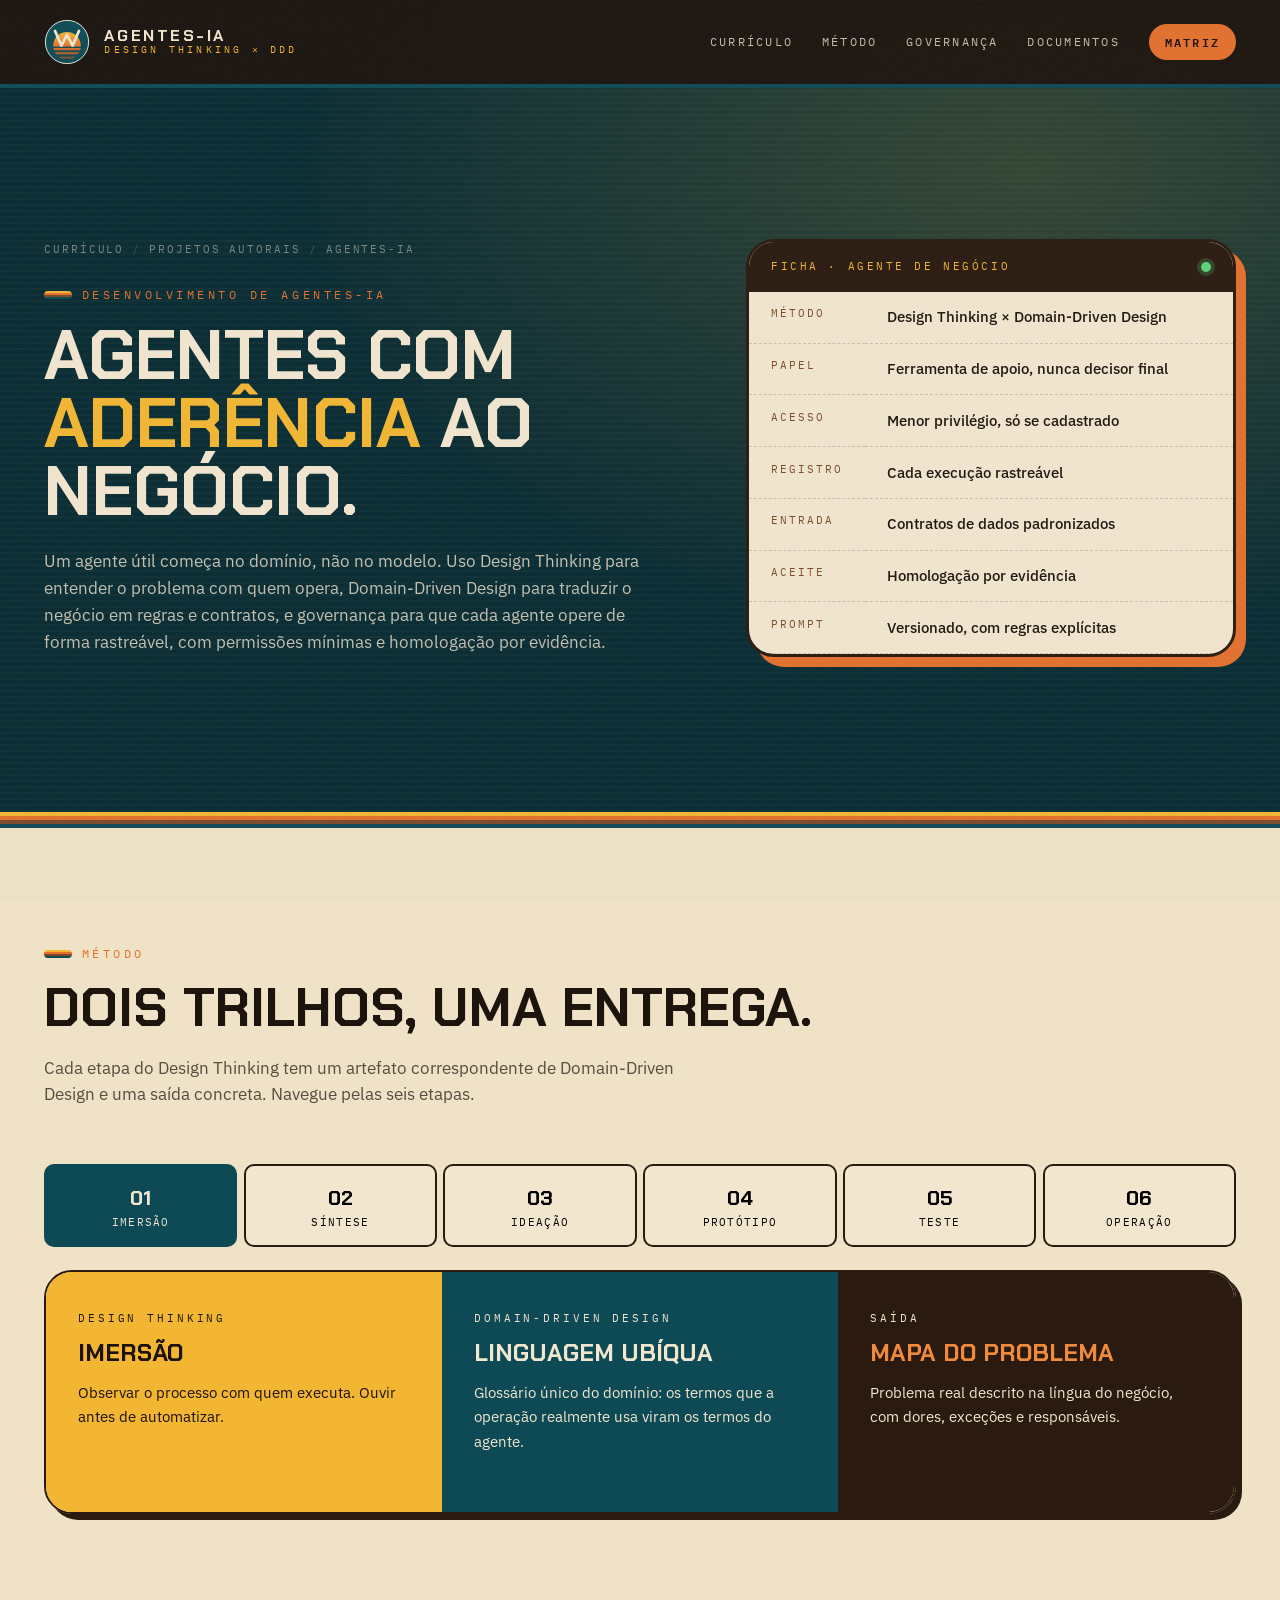
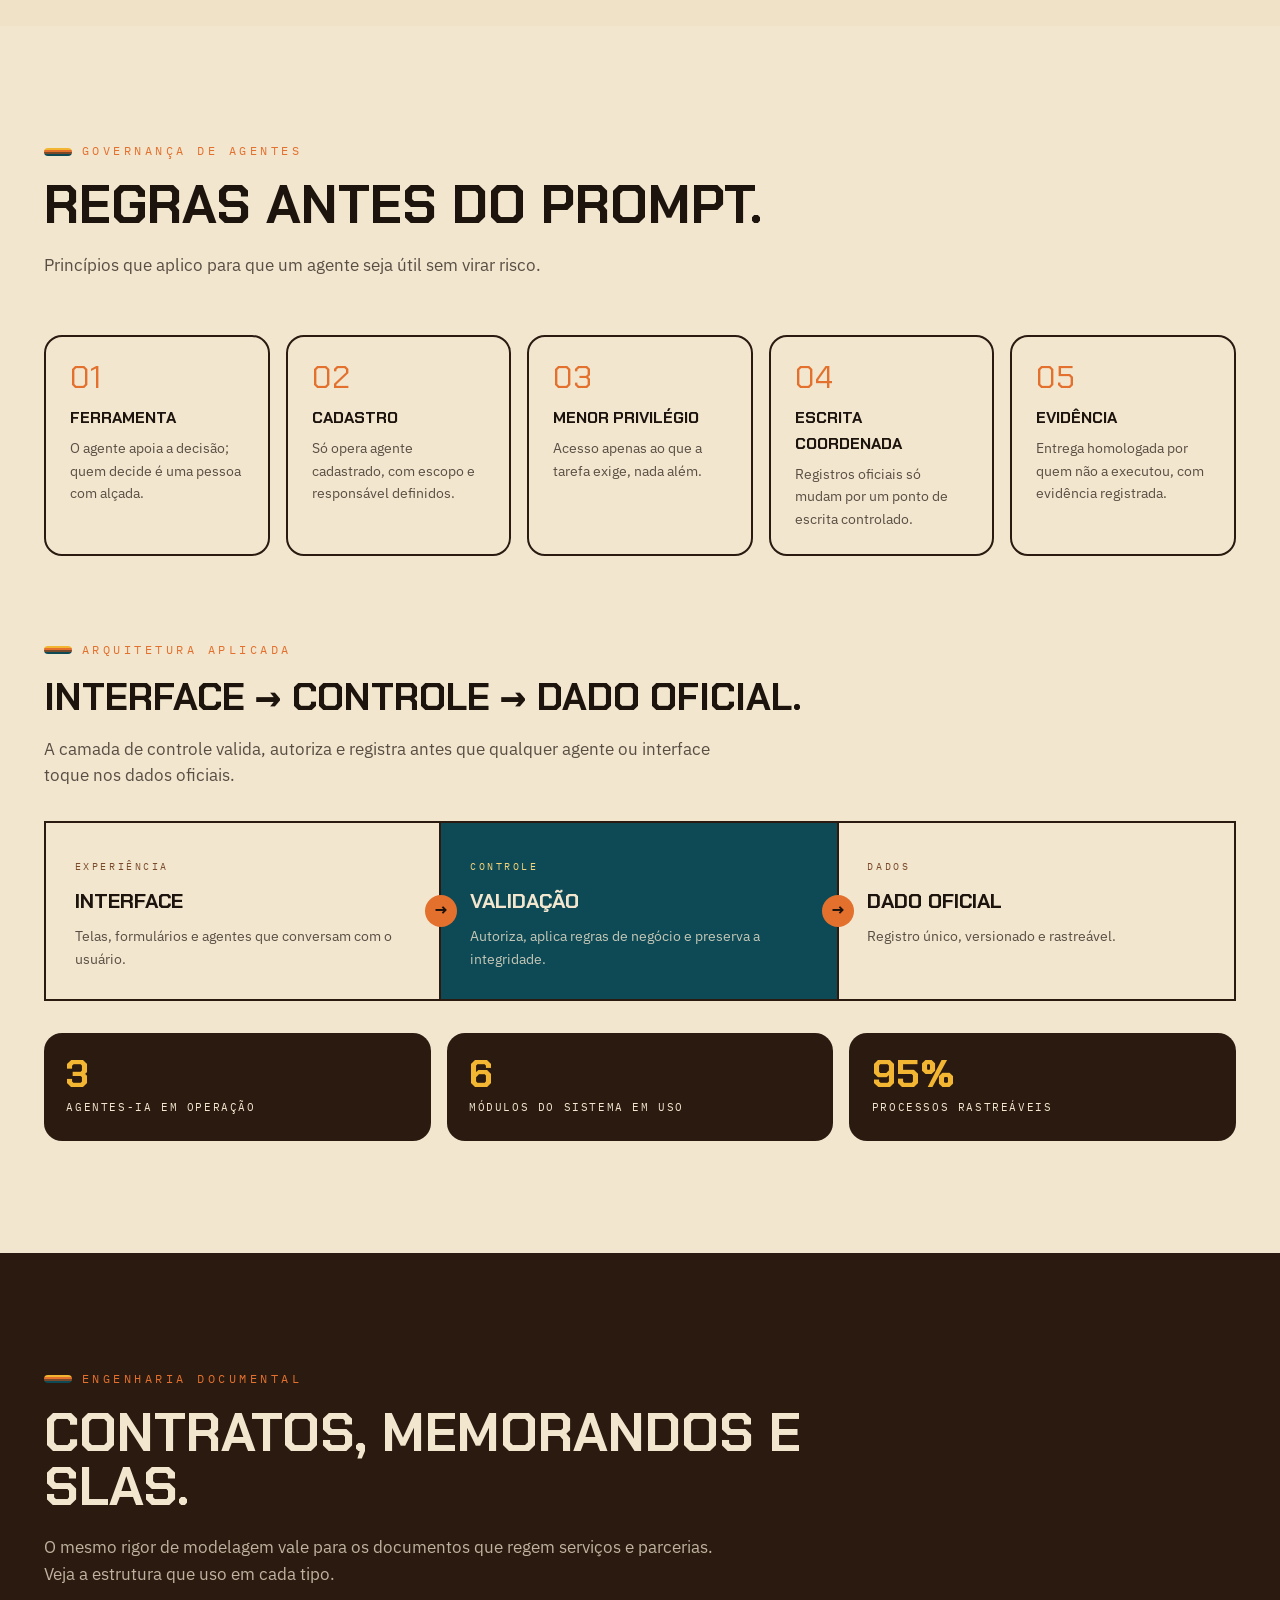
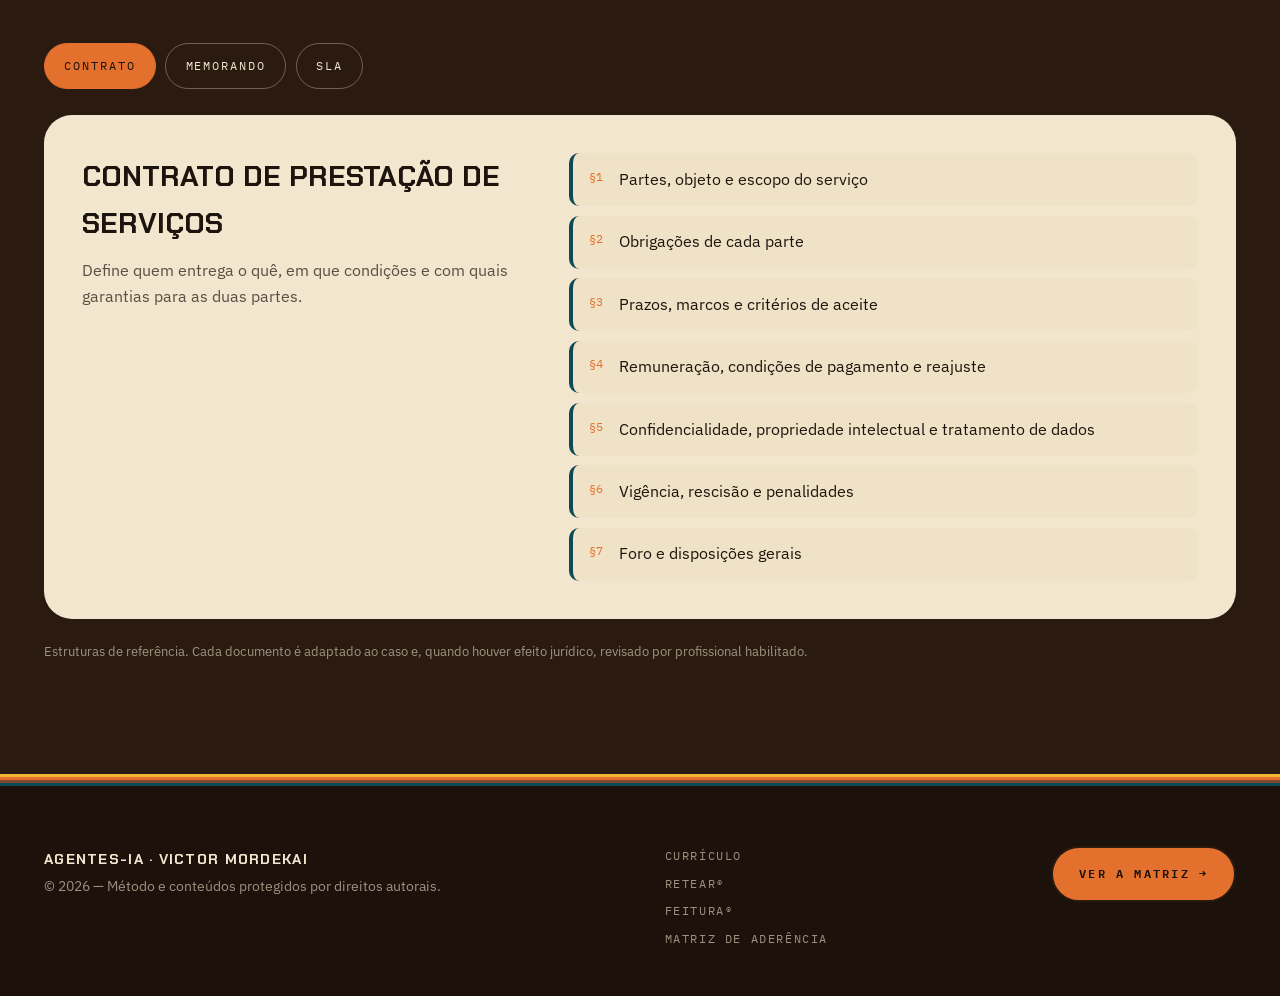
==== pages/agentes-ia.html @ 7880bbe9 "atualização" ====
<!DOCTYPE html>
<html lang="pt-BR">
<head>

  <meta charset="utf-8">
  <meta name="viewport" content="width=device-width, initial-scale=1.0">

  <title>Agentes-IA com aderência a negócios | Design Thinking × DDD — Victor Mordekai</title>

  <meta name="description"
  content="Desenvolvimento de agentes de IA com aderência a negócios: Design Thinking para entender o problema, Domain-Driven Design para modelar o domínio, governança para operar com segurança, e engenharia documental de contratos, memorandos e SLAs.">
  <meta name="author" content="Victor Mordekai Ferreira">
  <meta name="theme-color" content="#072a31">

  <link rel="icon" type="image/svg+xml" href="../assets/icon/vm-mark.svg">

  <link rel="preconnect" href="https://fonts.googleapis.com">
  <link rel="preconnect" href="https://fonts.gstatic.com" crossorigin>
  <link href="https://fonts.googleapis.com/css2?family=Chakra+Petch:wght@500;600;700&family=IBM+Plex+Mono:wght@400;600&family=IBM+Plex+Sans:wght@400;500;600&display=swap" rel="stylesheet">

  <!-- Núcleo -->
  <link rel="stylesheet" href="../css/core/variables.css">
  <link rel="stylesheet" href="../css/core/base.css">
  <link rel="stylesheet" href="../css/core/navigation.css">
  <link rel="stylesheet" href="../css/core/components.css">
  <link rel="stylesheet" href="../css/core/footer.css">
  <link rel="stylesheet" href="../css/core/responsive.css">

  <!-- ID visual do projeto -->
  <link rel="stylesheet" href="../css/projetos/agentes.css">

</head>

<body class="page-agentes">

  <div class="noise" aria-hidden="true"></div>

  <!-- NAV (estrutura RETEAR®) -->
  <header class="nav" id="navbar">
    <div class="container nav-inner">
      <button class="menu-toggle" id="menu-toggle" aria-label="Abrir menu" aria-expanded="false" aria-controls="nav-menu">☰</button>
      <a href="../index.html" class="logo">
        <img src="../assets/icon/vm-mark.svg" alt="" class="logo-symbol">
        <span class="logo-text">
          <span class="name">Agentes-IA</span>
          <span class="sub">Design Thinking × DDD</span>
        </span>
      </a>
      <nav class="nav-menu" id="nav-menu" aria-label="Navegação">
        <a href="../index.html">Currículo</a>
        <a href="#metodo">Método</a>
        <a href="#governanca">Governança</a>
        <a href="#documentos">Documentos</a>
        <a href="matriz-aderencia.html" class="nav-cta">Matriz</a>
      </nav>
    </div>
  </header>

  <main>

    <!-- HERO -->
    <section class="ag-hero">
      <div class="container ag-hero-grid">

        <div class="fade-up">
          <nav class="crumbs" aria-label="Trilha">
            <a href="../index.html">Currículo</a><span aria-hidden="true">/</span>
            <a href="../index.html#projetos">Projetos autorais</a><span aria-hidden="true">/</span>
            <span>Agentes-IA</span>
          </nav>
          <span class="eyebrow">Desenvolvimento de agentes-IA</span>
          <h1>Agentes com <em>aderência</em> ao negócio.</h1>
          <p>
            Um agente útil começa no domínio, não no modelo. Uso Design Thinking para entender o
            problema com quem opera, Domain-Driven Design para traduzir o negócio em regras e contratos,
            e governança para que cada agente opere de forma rastreável, com permissões mínimas e
            homologação por evidência.
          </p>
        </div>

        <aside class="spec fade-up" aria-label="Ficha técnica">
          <div class="spec-head"><span>ficha · agente de negócio</span><i aria-hidden="true"></i></div>
          <dl>
            <dt>Método</dt><dd>Design Thinking × Domain-Driven Design</dd>
            <dt>Papel</dt><dd>Ferramenta de apoio, nunca decisor final</dd>
            <dt>Acesso</dt><dd>Menor privilégio, só se cadastrado</dd>
            <dt>Registro</dt><dd>Cada execução rastreável</dd>
            <dt>Entrada</dt><dd>Contratos de dados padronizados</dd>
            <dt>Aceite</dt><dd>Homologação por evidência</dd>
            <dt>Prompt</dt><dd>Versionado, com regras explícitas</dd>
          </dl>
        </aside>

      </div>
    </section>

    <!-- MÉTODO DT × DDD -->
    <section class="section" id="metodo">
      <div class="container">

        <div class="section-head fade-up">
          <span class="eyebrow">Método</span>
          <h2>Dois trilhos, uma entrega.</h2>
          <p>Cada etapa do Design Thinking tem um artefato correspondente de Domain-Driven Design e uma saída concreta. Navegue pelas seis etapas.</p>
        </div>

        <div class="rails-nav" role="tablist" aria-label="Etapas do método">
          <button role="tab" aria-selected="true"><b>01</b>Imersão</button>
          <button role="tab" aria-selected="false"><b>02</b>Síntese</button>
          <button role="tab" aria-selected="false"><b>03</b>Ideação</button>
          <button role="tab" aria-selected="false"><b>04</b>Protótipo</button>
          <button role="tab" aria-selected="false"><b>05</b>Teste</button>
          <button role="tab" aria-selected="false"><b>06</b>Operação</button>
        </div>

        <div class="rails" role="tabpanel" aria-live="polite">
          <div class="rail rail-dt">
            <small>Design Thinking</small>
            <h3 id="dt-title" data-swap>Imersão</h3>
            <p id="dt-text" data-swap></p>
          </div>
          <div class="rail rail-ddd">
            <small>Domain-Driven Design</small>
            <h3 id="ddd-title" data-swap>Linguagem ubíqua</h3>
            <p id="ddd-text" data-swap></p>
          </div>
          <div class="rail rail-out">
            <small>Saída</small>
            <h3 id="out-title" data-swap>Mapa do problema</h3>
            <p id="out-text" data-swap></p>
          </div>
        </div>

      </div>
    </section>

    <!-- GOVERNANÇA DE AGENTES -->
    <section class="section" id="governanca" style="background:var(--cream)">
      <div class="container">

        <div class="section-head fade-up">
          <span class="eyebrow">Governança de agentes</span>
          <h2>Regras antes do prompt.</h2>
          <p>Princípios que aplico para que um agente seja útil sem virar risco.</p>
        </div>

        <div class="rules">
          <article class="rule fade-up"><span>01</span><b>Ferramenta</b><p>O agente apoia a decisão; quem decide é uma pessoa com alçada.</p></article>
          <article class="rule fade-up"><span>02</span><b>Cadastro</b><p>Só opera agente cadastrado, com escopo e responsável definidos.</p></article>
          <article class="rule fade-up"><span>03</span><b>Menor privilégio</b><p>Acesso apenas ao que a tarefa exige, nada além.</p></article>
          <article class="rule fade-up"><span>04</span><b>Escrita coordenada</b><p>Registros oficiais só mudam por um ponto de escrita controlado.</p></article>
          <article class="rule fade-up"><span>05</span><b>Evidência</b><p>Entrega homologada por quem não a executou, com evidência registrada.</p></article>
        </div>

        <div class="section-head fade-up" style="margin:5rem 0 0">
          <span class="eyebrow">Arquitetura aplicada</span>
          <h2 style="font-size:clamp(1.6rem,3vw,2.4rem)">Interface → controle → dado oficial.</h2>
          <p>A camada de controle valida, autoriza e registra antes que qualquer agente ou interface toque nos dados oficiais.</p>
        </div>

        <div class="arch fade-up">
          <div class="plane"><small>Experiência</small><b>Interface</b><p>Telas, formulários e agentes que conversam com o usuário.</p></div>
          <div class="plane is-control"><small>Controle</small><b>Validação</b><p>Autoriza, aplica regras de negócio e preserva a integridade.</p></div>
          <div class="plane"><small>Dados</small><b>Dado oficial</b><p>Registro único, versionado e rastreável.</p></div>
        </div>

        <div class="case-metrics fade-up" aria-label="Case em operação">
          <div><strong>3</strong><span>agentes-IA em operação</span></div>
          <div><strong>6</strong><span>módulos do sistema em uso</span></div>
          <div><strong>95%</strong><span>processos rastreáveis</span></div>
        </div>

      </div>
    </section>

    <!-- ENGENHARIA DOCUMENTAL -->
    <section class="section docs-section" id="documentos">
      <div class="container">

        <div class="section-head fade-up">
          <span class="eyebrow">Engenharia documental</span>
          <h2>Contratos, memorandos e SLAs.</h2>
          <p>O mesmo rigor de modelagem vale para os documentos que regem serviços e parcerias. Veja a estrutura que uso em cada tipo.</p>
        </div>

        <div class="doc-switch" role="tablist" aria-label="Tipo de documento">
          <button role="tab" data-doc="contrato" aria-selected="true">Contrato</button>
          <button role="tab" data-doc="memorando" aria-selected="false">Memorando</button>
          <button role="tab" data-doc="sla" aria-selected="false">SLA</button>
        </div>

        <div class="doc-sheet" role="tabpanel" aria-live="polite">
          <div>
            <h3 id="doc-title">Contrato</h3>
            <p id="doc-text"></p>
          </div>
          <ol id="doc-list"></ol>
        </div>

        <p class="doc-note">Estruturas de referência. Cada documento é adaptado ao caso e, quando houver efeito jurídico, revisado por profissional habilitado.</p>

      </div>
    </section>

  </main>

  <!-- FOOTER (estrutura RETEAR®) -->
  <footer>
    <div class="container footer-inner">
      <p>
        <strong>Agentes-IA · Victor Mordekai</strong><br>
        © <span data-year>2026</span> — Método e conteúdos protegidos por direitos autorais.
      </p>
      <nav class="footer-links" aria-label="Projetos">
        <a href="../index.html">Currículo</a>
        <a href="retear.html">RETEAR®</a>
        <a href="feitura.html">FEITURA®</a>
        <a href="matriz-aderencia.html">Matriz de Aderência</a>
      </nav>
      <a href="matriz-aderencia.html" class="btn btn-primary">Ver a Matriz →</a>
    </div>
  </footer>

  <script src="../js/global.js"></script>
  <script src="../js/projetos/agentes.js"></script>

</body>
</html>
---- css/core/variables.css ----
/* =========================================================
   variables.css — NÚCLEO DO CURRÍCULO
   Retro-futurismo: marrom, laranja, amarelo e azul petróleo.
   Fonte única de tokens do núcleo. As páginas autorais
   (VMORDEKAI, RETEAR, FEITURA) declaram os próprios tokens
   em css/projetos/<projeto>.css.
========================================================= */

:root{

  /* ---------- Paleta núcleo ---------- */
  --brown-950:#1c120b;
  --brown-900:#2a1a10;
  --brown-700:#4a2e1c;
  --brown-500:#7a4a2a;

  --orange:#e3702d;
  --orange-hot:#f08a3c;

  --yellow:#f2b632;
  --yellow-pale:#f6d47a;

  --petrol-deep:#072a31;
  --petrol:#0e4a55;
  --petrol-light:#2f7c86;

  --cream:#f2e6cf;
  --paper:#efe2c6;
  --ink:#1d140d;
  --ink-soft:rgba(29,20,13,.72);

  /* ---------- Faixas retrô ---------- */
  --stripes:
    linear-gradient(
      180deg,
      var(--yellow) 0 25%,
      var(--orange) 25% 50%,
      var(--brown-500) 50% 75%,
      var(--petrol) 75% 100%
    );

  /* ---------- Tipografia ---------- */
  --font-display:"Chakra Petch", "IBM Plex Sans", system-ui, sans-serif;
  --font-body:"IBM Plex Sans", system-ui, sans-serif;
  --font-mono:"IBM Plex Mono", ui-monospace, monospace;

  /* ---------- Estrutura ---------- */
  --max-width:1240px;
  --nav-height:84px;
  --radius-s:10px;
  --radius-m:18px;
  --radius-l:28px;
  --radius-pill:999px;

  /* ---------- Sombras ---------- */
  --shadow-hard:6px 6px 0 var(--brown-900);
  --shadow-soft:0 24px 60px rgba(28,18,11,.18);

  /* ---------- Movimento ---------- */
  --ease:cubic-bezier(.19,1,.22,1);
  --transition:all .5s var(--ease);
}
---- css/core/base.css ----
/* =========================================================
   base.css — reset, tipografia e utilitários do núcleo
========================================================= */

*{
  margin:0;
  padding:0;
  box-sizing:border-box;
}

html{
  scroll-behavior:smooth;
  scroll-padding-top:var(--nav-height);
}

body{
  font-family:var(--font-body);
  background:var(--paper);
  color:var(--ink);
  line-height:1.6;
  overflow-x:hidden;
  -webkit-font-smoothing:antialiased;
}

img{
  max-width:100%;
  display:block;
}

a{
  color:inherit;
  text-decoration:none;
}

button{
  font:inherit;
}

.container{
  width:100%;
  max-width:var(--max-width);
  margin:0 auto;
  padding:0 1.5rem;
}

/* ---------- Grão de papel (retrô) ---------- */

.noise{
  position:fixed;
  inset:0;
  z-index:2000;
  pointer-events:none;
  opacity:.07;
  background-image:url("data:image/svg+xml,%3Csvg xmlns='http://www.w3.org/2000/svg' width='160' height='160'%3E%3Cfilter id='n'%3E%3CfeTurbulence type='fractalNoise' baseFrequency='.9' numOctaves='3' stitchTiles='stitch'/%3E%3C/filter%3E%3Crect width='100%25' height='100%25' filter='url(%23n)'/%3E%3C/svg%3E");
}

/* ---------- Tipografia ---------- */

.eyebrow{
  display:inline-flex;
  align-items:center;
  gap:.6rem;
  font-family:var(--font-mono);
  font-size:.72rem;
  letter-spacing:.22rem;
  text-transform:uppercase;
  color:var(--orange);
}

.eyebrow::before{
  content:"";
  width:28px;
  height:8px;
  border-radius:4px;
  background:var(--stripes);
}

.display{
  font-family:var(--font-display);
  font-weight:700;
  text-transform:uppercase;
  letter-spacing:-.02em;
  line-height:.98;
}

.section{
  padding:7rem 0;
  position:relative;
}

.section-head{
  max-width:780px;
  margin-bottom:3.5rem;
}

.section-head h2{
  font-family:var(--font-display);
  font-weight:700;
  text-transform:uppercase;
  font-size:clamp(2rem,4.2vw,3.4rem);
  line-height:1;
  margin:1rem 0 1.2rem;
}

.section-head p{
  color:var(--ink-soft);
  font-size:1.05rem;
  max-width:680px;
}

/* ---------- Faixa divisória retrô ---------- */

.stripe-band{
  height:28px;
  background:
    linear-gradient(180deg,
      var(--yellow) 0 25%,
      var(--orange) 25% 50%,
      var(--brown-500) 50% 75%,
      var(--petrol) 75% 100%);
}

/* ---------- Revelação no scroll ---------- */

.fade-up{
  opacity:0;
  transform:translateY(36px);
  transition:opacity .9s var(--ease), transform .9s var(--ease);
}

.fade-up.active{
  opacity:1;
  transform:none;
}

@media (prefers-reduced-motion:reduce){
  *{
    animation:none !important;
    transition:none !important;
  }
  .fade-up{
    opacity:1;
    transform:none;
  }
}
---- css/core/navigation.css ----
/* =========================================================
   navigation.css — estrutura herdada da RETEAR®
   (header.nav > .container.nav-inner > .menu-toggle,
   .logo, nav.nav-menu) com pele retrô do núcleo.
   As páginas autorais sobrescrevem cores via body.page-*.
========================================================= */

.nav{
  position:fixed;
  top:0;
  left:0;
  width:100%;
  z-index:1000;

  background:rgba(28,18,11,.92);
  backdrop-filter:blur(14px);

  border-bottom:4px solid transparent;
  border-image:var(--stripes) 1;

  transition:transform .5s ease, background .5s ease;
}

.nav.hide{
  transform:translateY(-100%);
}

.nav-inner{
  position:relative;
  height:var(--nav-height);

  display:flex;
  align-items:center;
  justify-content:space-between;
  gap:2rem;
}

.logo{
  display:flex;
  align-items:center;
  gap:.9rem;
  color:var(--cream);
}

.logo-symbol{
  width:46px;
  height:46px;
  object-fit:contain;
  flex-shrink:0;
}

.logo-text{
  display:flex;
  flex-direction:column;
  line-height:1.05;
  font-family:var(--font-display);
  text-transform:uppercase;
}

.logo-text .name{
  font-size:1rem;
  font-weight:700;
  letter-spacing:.16rem;
  color:var(--cream);
}

.logo-text .sub{
  font-family:var(--font-mono);
  font-size:.62rem;
  letter-spacing:.2rem;
  color:var(--yellow);
}

.nav-menu{
  display:flex;
  align-items:center;
  gap:1.8rem;

  font-family:var(--font-mono);
  font-size:.74rem;
  letter-spacing:.14rem;
  text-transform:uppercase;
  color:rgba(242,230,207,.8);
}

.nav-menu a{
  position:relative;
  transition:var(--transition);
}

.nav-menu a::after{
  content:"";
  position:absolute;
  left:0;
  bottom:-6px;
  width:0;
  height:2px;
  background:var(--orange);
  transition:var(--transition);
}

.nav-menu a:hover,
.nav-menu a[aria-current="page"]{
  color:var(--yellow);
}

.nav-menu a:hover::after,
.nav-menu a[aria-current="page"]::after{
  width:100%;
}

.nav-menu .nav-cta{
  padding:.55rem 1rem;
  border-radius:var(--radius-pill);
  background:var(--orange);
  color:var(--brown-950);
  font-weight:600;
}

.nav-menu .nav-cta::after{
  display:none;
}

.nav-menu .nav-cta:hover{
  background:var(--yellow);
  color:var(--brown-950);
}

.menu-toggle{
  display:none;
  background:none;
  border:none;
  color:var(--cream);
  font-size:1.8rem;
  cursor:pointer;
}
---- css/core/components.css ----
/* =========================================================
   components.css — componentes do núcleo (currículo)
========================================================= */

/* ---------- Botões ---------- */

.btn{
  display:inline-flex;
  align-items:center;
  justify-content:center;
  gap:.6rem;

  padding:1rem 1.6rem;
  border-radius:var(--radius-pill);
  border:2px solid var(--brown-900);

  font-family:var(--font-mono);
  font-size:.78rem;
  font-weight:600;
  letter-spacing:.14rem;
  text-transform:uppercase;

  cursor:pointer;
  transition:transform .25s var(--ease), box-shadow .25s var(--ease), background .25s;
}

.btn-primary{
  background:var(--orange);
  color:var(--brown-950);
  box-shadow:4px 4px 0 var(--brown-950);
}

.btn-primary:hover{
  background:var(--yellow);
  transform:translate(-2px,-2px);
  box-shadow:6px 6px 0 var(--brown-950);
}

.btn-secondary{
  background:transparent;
  color:var(--cream);
  border-color:rgba(242,230,207,.5);
}

.btn-secondary:hover{
  border-color:var(--yellow);
  color:var(--yellow);
}

.btn-dark{
  background:var(--brown-900);
  color:var(--cream);
}

.btn-dark:hover{
  background:var(--petrol);
}

/* =========================================================
   HERO
========================================================= */

.hero{
  position:relative;
  min-height:100vh;
  padding:calc(var(--nav-height) + 4rem) 0 0;

  background:
    radial-gradient(ellipse at 70% 40%, rgba(47,124,134,.35), transparent 60%),
    var(--petrol-deep);
  color:var(--cream);
  overflow:hidden;

  display:flex;
  flex-direction:column;
}

.hero-sun{
  position:absolute;
  right:-6vw;
  top:12vh;
  width:min(46vw,620px);
  aspect-ratio:1;
  border-radius:50%;

  background:linear-gradient(180deg, var(--yellow) 0%, var(--orange-hot) 48%, var(--orange) 72%, var(--brown-500) 100%);

  -webkit-mask:repeating-linear-gradient(180deg, #000 0 22px, transparent 22px 30px);
  mask:repeating-linear-gradient(180deg, #000 0 22px, transparent 22px 30px);

  opacity:.9;
  animation:sunRise 2.4s var(--ease) both;
}

.hero-horizon{
  position:absolute;
  left:-20%;
  right:-20%;
  bottom:0;
  height:34vh;

  background-image:
    linear-gradient(rgba(227,112,45,.55) 1.5px, transparent 1.5px),
    linear-gradient(90deg, rgba(227,112,45,.55) 1.5px, transparent 1.5px);
  background-size:64px 64px;

  transform:perspective(420px) rotateX(62deg);
  transform-origin:bottom;
  -webkit-mask:linear-gradient(to top, #000 30%, transparent 100%);
  mask:linear-gradient(to top, #000 30%, transparent 100%);

  animation:gridRun 6s linear infinite;
}

.hero-content{
  position:relative;
  z-index:2;
  flex:1;

  display:grid;
  grid-template-columns:1.25fr .9fr;
  align-items:center;
  gap:3rem;
  padding-bottom:6rem;
}

.hero-text h1{
  font-family:var(--font-display);
  font-weight:700;
  text-transform:uppercase;
  font-size:clamp(2.6rem,6vw,5.4rem);
  line-height:.95;
  margin:1.2rem 0 1.6rem;
}

.hero-text h1 em{
  font-style:normal;
  color:var(--yellow);
}

.hero-text p{
  max-width:600px;
  font-size:1.08rem;
  color:rgba(242,230,207,.82);
}

.hero-actions{
  display:flex;
  flex-wrap:wrap;
  gap:1rem;
  margin-top:2.4rem;
}

/* ---------- Console CRT ---------- */

.console{
  position:relative;
  padding:1.6rem;
  border-radius:var(--radius-l);
  background:linear-gradient(160deg, var(--brown-700), var(--brown-900));
  border:2px solid var(--brown-500);
  box-shadow:10px 10px 0 rgba(0,0,0,.35);
}

.console-screen{
  position:relative;
  border-radius:var(--radius-m);
  padding:1.4rem;
  background:radial-gradient(ellipse at center, #0f3a33 0%, #071c19 100%);
  color:#bfe9c8;
  font-family:var(--font-mono);
  overflow:hidden;
  box-shadow:inset 0 0 40px rgba(0,0,0,.7);
}

.console-screen::after{
  content:"";
  position:absolute;
  inset:0;
  background:repeating-linear-gradient(180deg, rgba(0,0,0,.18) 0 2px, transparent 2px 4px);
  pointer-events:none;
}

.console-head{
  display:flex;
  justify-content:space-between;
  font-size:.66rem;
  letter-spacing:.16rem;
  text-transform:uppercase;
  color:var(--yellow-pale);
  margin-bottom:1rem;
}

.console-type{
  min-height:3.2em;
  font-size:.86rem;
  line-height:1.6;
}

.console-type::after{
  content:"▌";
  animation:blink 1s steps(1) infinite;
}

.metrics{
  display:grid;
  grid-template-columns:repeat(2,1fr);
  gap:.8rem;
  margin-top:1.2rem;
}

.metric{
  padding:.9rem;
  border-radius:var(--radius-s);
  background:rgba(191,233,200,.06);
  border:1px solid rgba(191,233,200,.14);
}

.metric strong{
  display:block;
  font-family:var(--font-display);
  font-size:1.8rem;
  line-height:1;
  color:var(--yellow);
}

.metric span{
  font-size:.66rem;
  letter-spacing:.08rem;
  text-transform:uppercase;
  color:rgba(191,233,200,.75);
}

.console-knobs{
  display:flex;
  gap:.6rem;
  margin-top:1rem;
  justify-content:flex-end;
}

.console-knobs i{
  width:14px;
  height:14px;
  border-radius:50%;
  background:var(--orange);
  box-shadow:inset -2px -2px 0 rgba(0,0,0,.3);
}

.console-knobs i:nth-child(2){ background:var(--yellow); }
.console-knobs i:nth-child(3){ background:var(--petrol-light); }

/* =========================================================
   PERFIL
========================================================= */

.profile-grid{
  display:grid;
  grid-template-columns:1fr 1fr;
  gap:3rem;
  align-items:start;
}

.profile-lead{
  font-family:var(--font-display);
  font-size:clamp(1.4rem,2.4vw,2rem);
  line-height:1.25;
  font-weight:600;
}

.profile-lead mark{
  background:linear-gradient(transparent 60%, var(--yellow-pale) 60%);
  color:inherit;
}

.profile-text p + p{
  margin-top:1rem;
}

.profile-text p{
  color:var(--ink-soft);
}

.pillars{
  display:grid;
  grid-template-columns:repeat(4,1fr);
  gap:1rem;
  margin-top:3rem;
}

.pillar{
  padding:1.4rem;
  border-radius:var(--radius-m);
  background:var(--cream);
  border:2px solid var(--brown-900);
  box-shadow:var(--shadow-hard);
}

.pillar b{
  display:block;
  font-family:var(--font-display);
  text-transform:uppercase;
  font-size:1.05rem;
  margin-bottom:.4rem;
}

.pillar span{
  font-size:.88rem;
  color:var(--ink-soft);
}

.pillar:nth-child(1){ border-top:10px solid var(--yellow); }
.pillar:nth-child(2){ border-top:10px solid var(--orange); }
.pillar:nth-child(3){ border-top:10px solid var(--brown-500); }
.pillar:nth-child(4){ border-top:10px solid var(--petrol); }

/* =========================================================
   TRAJETÓRIA (timeline)
========================================================= */

.timeline-section{
  background:var(--brown-900);
  color:var(--cream);
}

.timeline-section .section-head p{
  color:rgba(242,230,207,.72);
}

.filters{
  display:flex;
  flex-wrap:wrap;
  gap:.6rem;
  margin-bottom:2.5rem;
}

.chip{
  padding:.55rem 1rem;
  border-radius:var(--radius-pill);
  border:1.5px solid rgba(242,230,207,.35);
  background:transparent;
  color:var(--cream);
  font-family:var(--font-mono);
  font-size:.7rem;
  letter-spacing:.12rem;
  text-transform:uppercase;
  cursor:pointer;
  transition:var(--transition);
}

.chip:hover{
  border-color:var(--yellow);
}

.chip.is-active{
  background:var(--yellow);
  border-color:var(--yellow);
  color:var(--brown-950);
}

.timeline{
  position:relative;
  display:grid;
  gap:1.2rem;
  padding-left:2.2rem;
}

.timeline::before{
  content:"";
  position:absolute;
  left:.55rem;
  top:.5rem;
  bottom:.5rem;
  width:4px;
  border-radius:2px;
  background:linear-gradient(var(--yellow), var(--orange), var(--brown-500), var(--petrol-light));
}

.role{
  position:relative;
  border-radius:var(--radius-m);
  background:rgba(242,230,207,.05);
  border:1px solid rgba(242,230,207,.12);
  transition:opacity .4s, transform .4s var(--ease), border-color .3s;
}

.role::before{
  content:"";
  position:absolute;
  left:-2.05rem;
  top:1.55rem;
  width:16px;
  height:16px;
  border-radius:50%;
  background:var(--brown-900);
  border:3px solid var(--orange);
}

.role.is-current::before{
  background:var(--yellow);
  box-shadow:0 0 0 6px rgba(242,182,50,.2);
}

.role.is-hidden{
  display:none;
}

.role-toggle{
  width:100%;
  display:grid;
  grid-template-columns:1fr auto;
  align-items:center;
  gap:1rem;
  padding:1.3rem 1.5rem;
  background:none;
  border:none;
  color:inherit;
  text-align:left;
  cursor:pointer;
}

.role-toggle h3{
  font-family:var(--font-display);
  text-transform:uppercase;
  font-size:1.15rem;
}

.role-toggle .org{
  color:var(--yellow);
}

.role-toggle .period{
  font-family:var(--font-mono);
  font-size:.72rem;
  letter-spacing:.1rem;
  color:rgba(242,230,207,.6);
}

.role-toggle .plus{
  width:34px;
  height:34px;
  border-radius:50%;
  display:grid;
  place-items:center;
  border:1.5px solid rgba(242,230,207,.35);
  font-family:var(--font-mono);
  transition:transform .4s var(--ease);
}

.role.is-open .plus{
  transform:rotate(45deg);
  border-color:var(--orange);
  color:var(--orange);
}

.role-body{
  max-height:0;
  overflow:hidden;
  transition:max-height .6s var(--ease);
}

.role-body ul{
  list-style:none;
  padding:0 1.5rem 1.5rem;
  display:grid;
  gap:.6rem;
}

.role-body li{
  position:relative;
  padding-left:1.2rem;
  color:rgba(242,230,207,.82);
  font-size:.95rem;
}

.role-body li::before{
  content:"▸";
  position:absolute;
  left:0;
  color:var(--orange);
}

.role-context{
  margin:0 1.5rem 1rem;
  padding:.8rem 1rem;
  border-left:3px solid var(--yellow);
  font-size:.86rem;
  color:rgba(242,230,207,.7);
  background:rgba(242,182,50,.06);
}

/* =========================================================
   PROJETOS AUTORAIS (hub + hierarquia)
========================================================= */

.ecosystem{
  display:grid;
  grid-template-columns:1fr auto 1fr;
  align-items:center;
  gap:1.2rem;
  margin-bottom:2.5rem;
  font-family:var(--font-mono);
  font-size:.72rem;
  letter-spacing:.12rem;
  text-transform:uppercase;
}

.eco-node{
  padding:1rem 1.2rem;
  border-radius:var(--radius-m);
  border:2px dashed var(--brown-500);
  text-align:center;
}

.eco-node b{
  display:block;
  font-family:var(--font-display);
  font-size:1.2rem;
  letter-spacing:.04rem;
  margin-bottom:.2rem;
}

.eco-link{
  text-align:center;
  color:var(--orange);
}

.eco-bridge{
  grid-column:1 / -1;
  justify-self:center;
  padding:.8rem 1.4rem;
  border-radius:var(--radius-pill);
  background:#394337;
  color:#f1efe6;
}

.projects{
  display:grid;
  grid-template-columns:repeat(6,1fr);
  gap:1.4rem;
}

.project-card{
  position:relative;
  grid-column:span 2;
  display:flex;
  flex-direction:column;
  min-height:330px;
  padding:1.8rem;
  border-radius:var(--radius-l);
  border:2px solid var(--brown-900);
  box-shadow:var(--shadow-hard);
  overflow:hidden;
  transition:transform .35s var(--ease), box-shadow .35s var(--ease);
}

.project-card:hover{
  transform:translate(-4px,-4px);
  box-shadow:10px 10px 0 var(--brown-900);
}

.project-card.wide{
  grid-column:span 3;
}

.project-card small{
  font-family:var(--font-mono);
  font-size:.66rem;
  letter-spacing:.18rem;
  text-transform:uppercase;
  opacity:.75;
}

.project-card h3{
  font-family:var(--font-display);
  font-size:1.9rem;
  line-height:1;
  text-transform:uppercase;
  margin:.8rem 0 1rem;
}

.project-card p{
  font-size:.95rem;
  opacity:.85;
  flex:1;
}

.project-card .go{
  margin-top:1.4rem;
  font-family:var(--font-mono);
  font-size:.72rem;
  letter-spacing:.14rem;
  text-transform:uppercase;
}

.project-card .go::after{
  content:" →";
  transition:margin .3s;
}

.project-card:hover .go::after{
  margin-left:.4rem;
}

/* identidades nos cards — prévia do ID visual de cada projeto */

.card-vmordekai{ background:rgb(245,245,242); color:rgb(20,15,22); }
.card-vmordekai h3{ color:rgb(198,72,50); }

.card-retear{ background:#060606; color:#f2f2f2; }
.card-retear h3{ background:linear-gradient(90deg,rgb(45,52,104),rgb(31,97,84),#83b4bb); -webkit-background-clip:text; background-clip:text; color:transparent; }

.card-feitura{ background:#252d25; color:#f1efe6; }
.card-feitura h3{ font-family:"Libre Baskerville", Georgia, serif; text-transform:none; letter-spacing:.02em; }

.card-agentes{ background:var(--petrol); color:var(--cream); }
.card-agentes h3{ color:var(--yellow); }

.card-matriz{ background:var(--yellow); color:var(--brown-950); }

.tag-row{
  display:flex;
  flex-wrap:wrap;
  gap:.4rem;
  margin-top:1rem;
}

.tag-row span{
  padding:.3rem .7rem;
  border-radius:var(--radius-pill);
  border:1px solid currentColor;
  font-family:var(--font-mono);
  font-size:.62rem;
  letter-spacing:.08rem;
  text-transform:uppercase;
  opacity:.8;
}

/* =========================================================
   COMPETÊNCIAS (abas)
========================================================= */

.skills-section{
  background:var(--cream);
}

.tabs{
  display:flex;
  flex-wrap:wrap;
  gap:.5rem;
  margin-bottom:2rem;
}

.tab{
  padding:.7rem 1.1rem;
  border-radius:var(--radius-pill);
  border:2px solid var(--brown-900);
  background:transparent;
  font-family:var(--font-mono);
  font-size:.7rem;
  letter-spacing:.12rem;
  text-transform:uppercase;
  cursor:pointer;
  transition:var(--transition);
}

.tab[aria-selected="true"]{
  background:var(--brown-900);
  color:var(--yellow);
}

.panel{
  display:grid;
  grid-template-columns:1fr 1.3fr;
  gap:2.5rem;
  padding:2.4rem;
  border-radius:var(--radius-l);
  background:var(--paper);
  border:2px solid var(--brown-900);
  box-shadow:var(--shadow-hard);
}

.panel[hidden]{
  display:none;
}

.panel h3{
  font-family:var(--font-display);
  text-transform:uppercase;
  font-size:1.8rem;
  line-height:1.05;
  margin:.8rem 0 1rem;
}

.panel > div > p{
  color:var(--ink-soft);
}

.skill-list{
  list-style:none;
  display:grid;
  gap:.8rem;
}

.skill-list li{
  display:grid;
  grid-template-columns:auto 1fr;
  gap:.8rem;
  align-items:start;
  padding:.9rem 1rem;
  border-radius:var(--radius-s);
  background:var(--cream);
  border:1px solid rgba(29,20,13,.12);
}

.skill-list li::before{
  content:"";
  width:10px;
  height:10px;
  margin-top:.45rem;
  border-radius:2px;
  background:var(--orange);
  transform:rotate(45deg);
}

/* =========================================================
   FORMAÇÃO
========================================================= */

.edu-grid{
  display:grid;
  grid-template-columns:1fr 1fr;
  gap:2rem;
}

.edu-card{
  padding:2rem;
  border-radius:var(--radius-l);
  background:var(--petrol);
  color:var(--cream);
}

.edu-card h3{
  font-family:var(--font-display);
  text-transform:uppercase;
  color:var(--yellow);
  margin-bottom:1.2rem;
}

.edu-card ul{
  list-style:none;
  display:grid;
  gap:.9rem;
}

.edu-card li{
  display:grid;
  grid-template-columns:1fr auto;
  gap:1rem;
  padding-bottom:.9rem;
  border-bottom:1px dashed rgba(242,230,207,.2);
}

.edu-card li span{
  font-family:var(--font-mono);
  font-size:.72rem;
  color:var(--yellow-pale);
  white-space:nowrap;
}

/* =========================================================
   CONTATO
========================================================= */

.contact{
  padding:6rem 0;
  background:var(--orange);
}

.contact-box{
  display:grid;
  grid-template-columns:1.3fr 1fr;
  gap:2.5rem;
  align-items:center;
  padding:3rem;
  border-radius:var(--radius-l);
  background:var(--brown-950);
  color:var(--cream);
  box-shadow:12px 12px 0 var(--brown-700);
}

.contact-box h2{
  font-family:var(--font-display);
  text-transform:uppercase;
  font-size:clamp(2rem,4vw,3.2rem);
  line-height:1;
  margin:1rem 0;
}

.contact-box p{
  color:rgba(242,230,207,.75);
}

.contact-list{
  list-style:none;
  display:grid;
  gap:.8rem;
  font-family:var(--font-mono);
  font-size:.86rem;
}

.contact-list a{
  display:flex;
  justify-content:space-between;
  gap:1rem;
  padding:1rem 1.2rem;
  border-radius:var(--radius-m);
  border:1px solid rgba(242,230,207,.2);
  transition:var(--transition);
}

.contact-list a:hover{
  border-color:var(--yellow);
  color:var(--yellow);
}

/* =========================================================
   CABEÇALHO DAS PÁGINAS INTERNAS (trilha)
========================================================= */

.crumbs{
  display:flex;
  flex-wrap:wrap;
  align-items:center;
  gap:.5rem;
  font-family:var(--font-mono);
  font-size:.7rem;
  letter-spacing:.12rem;
  text-transform:uppercase;
  opacity:.8;
}

.crumbs a:hover{
  text-decoration:underline;
}

.crumbs span[aria-hidden]{
  opacity:.5;
}

/* =========================================================
   ANIMAÇÕES
========================================================= */

@keyframes sunRise{
  from{ transform:translateY(80px); opacity:0; }
  to{ transform:none; opacity:.9; }
}

@keyframes gridRun{
  from{ background-position:0 0, 0 0; }
  to{ background-position:0 64px, 0 0; }
}

@keyframes blink{
  50%{ opacity:0; }
}
---- css/core/footer.css ----
/* =========================================================
   footer.css — estrutura herdada da RETEAR®
   (footer > .container.footer-inner)
========================================================= */

footer{
  position:relative;
  padding:4.5rem 0 3rem;
  background:var(--brown-950);
  color:rgba(242,230,207,.6);
}

footer::before{
  content:"";
  position:absolute;
  top:0;
  left:0;
  right:0;
  height:12px;
  background:var(--stripes);
}

.footer-inner{
  display:flex;
  justify-content:space-between;
  align-items:flex-start;
  gap:2.5rem;
  flex-wrap:wrap;
}

.footer-inner p{
  line-height:1.8;
  max-width:480px;
  font-size:.9rem;
}

.footer-inner strong{
  color:var(--cream);
  font-family:var(--font-display);
  letter-spacing:.08rem;
  text-transform:uppercase;
}

.footer-links{
  display:flex;
  flex-direction:column;
  gap:.5rem;
  font-family:var(--font-mono);
  font-size:.76rem;
  letter-spacing:.1rem;
  text-transform:uppercase;
}

.footer-links a:hover{
  color:var(--yellow);
}
---- css/core/responsive.css ----
/* =========================================================
   responsive.css — núcleo (mesma lógica do menu RETEAR®)
========================================================= */

@media (max-width:1100px){

  .hero-content,
  .profile-grid,
  .panel,
  .contact-box{
    grid-template-columns:1fr;
  }

  .pillars{
    grid-template-columns:repeat(2,1fr);
  }

  .projects{
    grid-template-columns:repeat(2,1fr);
  }

  .project-card,
  .project-card.wide{
    grid-column:span 1;
  }

  .hero-sun{
    width:70vw;
    right:-20vw;
    opacity:.55;
  }
}

@media (max-width:860px){

  .nav-menu{
    display:none;
  }

  .menu-toggle{
    display:block;
    position:absolute;
    right:1rem;
    top:50%;
    transform:translateY(-50%);
    z-index:1300;
  }

  #nav-menu.active{
    display:flex;
    flex-direction:column;
    align-items:flex-start;
    gap:1.2rem;

    position:absolute;
    top:calc(var(--nav-height) + .5rem);
    right:1rem;
    width:280px;
    padding:1.4rem;

    background:linear-gradient(160deg, var(--brown-700), var(--brown-950));
    border:2px solid var(--orange);
    border-radius:var(--radius-m);
    z-index:1200;
  }

  .edu-grid,
  .projects{
    grid-template-columns:1fr;
  }

  .ecosystem{
    grid-template-columns:1fr;
  }

  .eco-link{
    transform:rotate(90deg);
  }

  .section{
    padding:5rem 0;
  }

  .footer-inner{
    flex-direction:column;
  }
}

@media (max-width:560px){

  .pillars,
  .metrics{
    grid-template-columns:1fr 1fr;
  }

  .panel,
  .contact-box{
    padding:1.6rem;
  }

  .hero-actions .btn{
    width:100%;
  }

  .role-toggle{
    padding:1.1rem;
  }
}
---- css/projetos/agentes.css ----
/* =========================================================
   agentes.css — Agentes-IA com aderência a negócios
   Variação do núcleo retrô com dominância azul petróleo:
   ficha técnica, trilhos DT × DDD e diagrama de camadas.
========================================================= */

.page-agentes{
  background:var(--paper);
}

/* ---------- Hero ---------- */

.ag-hero{
  position:relative;
  min-height:92vh;
  padding:calc(var(--nav-height) + 4rem) 0 5rem;
  display:flex;
  align-items:center;
  background:
    repeating-linear-gradient(180deg, rgba(255,255,255,.025) 0 2px, transparent 2px 6px),
    radial-gradient(ellipse at 80% 20%, rgba(242,182,50,.18), transparent 50%),
    var(--petrol-deep);
  color:var(--cream);
  overflow:hidden;
}

.ag-hero::after{
  content:"";
  position:absolute;
  left:0;
  right:0;
  bottom:0;
  height:16px;
  background:var(--stripes);
}

.ag-hero-grid{
  display:grid;
  grid-template-columns:1.2fr .9fr;
  gap:3rem;
  align-items:center;
}

.ag-hero .crumbs{
  color:rgba(242,230,207,.6);
  margin-bottom:1.4rem;
}

.ag-hero h1{
  font-family:var(--font-display);
  font-weight:700;
  text-transform:uppercase;
  font-size:clamp(2.4rem,5.4vw,4.6rem);
  line-height:.98;
  margin:1rem 0 1.4rem;
}

.ag-hero h1 em{
  font-style:normal;
  color:var(--yellow);
}

.ag-hero p{
  max-width:600px;
  color:rgba(242,230,207,.8);
  font-size:1.05rem;
}

/* ---------- Ficha técnica ---------- */

.spec{
  border-radius:var(--radius-l);
  background:var(--cream);
  color:var(--ink);
  border:3px solid var(--brown-900);
  box-shadow:10px 10px 0 var(--orange);
  overflow:hidden;
}

.spec-head{
  display:flex;
  justify-content:space-between;
  align-items:center;
  padding:1rem 1.4rem;
  background:var(--brown-900);
  color:var(--yellow);
  font-family:var(--font-mono);
  font-size:.7rem;
  letter-spacing:.16rem;
  text-transform:uppercase;
}

.spec-head i{
  width:10px;
  height:10px;
  border-radius:50%;
  background:#59d47a;
  box-shadow:0 0 0 4px rgba(89,212,122,.2);
  animation:blink 1.6s steps(1) infinite;
}

.spec dl{
  display:grid;
  grid-template-columns:auto 1fr;
  gap:0;
  font-size:.92rem;
}

.spec dt,
.spec dd{
  padding:.85rem 1.4rem;
  border-bottom:1px dashed rgba(29,20,13,.18);
}

.spec dt{
  font-family:var(--font-mono);
  font-size:.68rem;
  letter-spacing:.12rem;
  text-transform:uppercase;
  color:var(--brown-500);
}

.spec dd{
  font-weight:500;
}

/* ---------- Trilhos DT × DDD ---------- */

.rails-nav{
  display:grid;
  grid-template-columns:repeat(6,1fr);
  gap:.4rem;
  margin-bottom:1.4rem;
}

.rails-nav button{
  padding:.9rem .6rem;
  border:2px solid var(--brown-900);
  border-radius:var(--radius-s);
  background:var(--cream);
  font-family:var(--font-mono);
  font-size:.66rem;
  letter-spacing:.08rem;
  text-transform:uppercase;
  cursor:pointer;
  transition:var(--transition);
}

.rails-nav button b{
  display:block;
  font-family:var(--font-display);
  font-size:1.3rem;
  letter-spacing:0;
}

.rails-nav button[aria-selected="true"]{
  background:var(--petrol);
  color:var(--cream);
  border-color:var(--petrol);
}

.rails{
  display:grid;
  grid-template-columns:1fr 1fr 1fr;
  border:2px solid var(--brown-900);
  border-radius:var(--radius-l);
  overflow:hidden;
  box-shadow:var(--shadow-hard);
}

.rail{
  padding:2rem;
  min-height:240px;
}

.rail small{
  font-family:var(--font-mono);
  font-size:.66rem;
  letter-spacing:.18rem;
  text-transform:uppercase;
}

.rail h3{
  font-family:var(--font-display);
  text-transform:uppercase;
  font-size:1.5rem;
  line-height:1.05;
  margin:.7rem 0 .9rem;
}

.rail p{
  font-size:.95rem;
}

.rail-dt{ background:var(--yellow); color:var(--brown-950); }
.rail-ddd{ background:var(--petrol); color:var(--cream); }
.rail-out{ background:var(--brown-900); color:var(--cream); }
.rail-out h3{ color:var(--orange-hot); }

.rail [data-swap]{
  transition:opacity .25s;
}

.rails.is-swapping [data-swap]{
  opacity:0;
}

/* ---------- Princípios ---------- */

.rules{
  display:grid;
  grid-template-columns:repeat(5,1fr);
  gap:1rem;
}

.rule{
  padding:1.5rem;
  border-radius:var(--radius-m);
  background:var(--cream);
  border:2px solid var(--brown-900);
}

.rule span{
  font-family:var(--font-display);
  font-size:2rem;
  color:var(--orange);
  line-height:1;
}

.rule b{
  display:block;
  font-family:var(--font-display);
  text-transform:uppercase;
  margin:.6rem 0 .4rem;
}

.rule p{
  font-size:.88rem;
  color:var(--ink-soft);
}

/* ---------- Arquitetura em camadas ---------- */

.arch{
  display:grid;
  grid-template-columns:repeat(3,1fr);
  gap:0;
  align-items:stretch;
  margin-top:2rem;
}

.plane{
  position:relative;
  padding:1.8rem;
  border:2px solid var(--brown-900);
  background:var(--cream);
}

.plane + .plane{
  border-left:none;
}

.plane::after{
  content:"→";
  position:absolute;
  right:-1.1rem;
  top:50%;
  transform:translateY(-50%);
  width:2rem;
  height:2rem;
  display:grid;
  place-items:center;
  border-radius:50%;
  background:var(--orange);
  color:var(--brown-950);
  font-weight:700;
  z-index:2;
}

.plane:last-child::after{
  display:none;
}

.plane small{
  font-family:var(--font-mono);
  font-size:.64rem;
  letter-spacing:.16rem;
  text-transform:uppercase;
  color:var(--brown-500);
}

.plane b{
  display:block;
  font-family:var(--font-display);
  text-transform:uppercase;
  font-size:1.3rem;
  margin:.4rem 0;
}

.plane p{
  font-size:.9rem;
  color:var(--ink-soft);
}

.plane.is-control{
  background:var(--petrol);
  color:var(--cream);
}

.plane.is-control small{ color:var(--yellow-pale); }
.plane.is-control p{ color:rgba(242,230,207,.8); }

.case-metrics{
  display:grid;
  grid-template-columns:repeat(3,1fr);
  gap:1rem;
  margin-top:2rem;
}

.case-metrics div{
  padding:1.4rem;
  border-radius:var(--radius-m);
  background:var(--brown-900);
  color:var(--cream);
}

.case-metrics strong{
  display:block;
  font-family:var(--font-display);
  font-size:2.4rem;
  line-height:1;
  color:var(--yellow);
}

.case-metrics span{
  font-family:var(--font-mono);
  font-size:.68rem;
  letter-spacing:.1rem;
  text-transform:uppercase;
}

/* ---------- Engenharia documental ---------- */

.docs-section{
  background:var(--brown-900);
  color:var(--cream);
}

.docs-section .section-head p{
  color:rgba(242,230,207,.75);
}

.doc-switch{
  display:flex;
  flex-wrap:wrap;
  gap:.6rem;
  margin-bottom:1.6rem;
}

.doc-switch button{
  padding:.8rem 1.2rem;
  border-radius:var(--radius-pill);
  border:1.5px solid rgba(242,230,207,.35);
  background:transparent;
  color:var(--cream);
  font-family:var(--font-mono);
  font-size:.72rem;
  letter-spacing:.12rem;
  text-transform:uppercase;
  cursor:pointer;
}

.doc-switch button[aria-selected="true"]{
  background:var(--orange);
  border-color:var(--orange);
  color:var(--brown-950);
}

.doc-sheet{
  display:grid;
  grid-template-columns:1fr 1.4fr;
  gap:2.4rem;
  padding:2.4rem;
  border-radius:var(--radius-l);
  background:var(--cream);
  color:var(--ink);
}

.doc-sheet h3{
  font-family:var(--font-display);
  text-transform:uppercase;
  font-size:1.8rem;
  margin-bottom:.8rem;
}

.doc-sheet > div > p{
  color:var(--ink-soft);
}

.doc-sheet ol{
  list-style:none;
  counter-reset:clause;
  display:grid;
  gap:.6rem;
}

.doc-sheet li{
  counter-increment:clause;
  display:grid;
  grid-template-columns:auto 1fr;
  gap:1rem;
  padding:.85rem 1rem;
  border-radius:var(--radius-s);
  background:var(--paper);
  border-left:4px solid var(--petrol);
}

.doc-sheet li::before{
  content:"§" counter(clause);
  font-family:var(--font-mono);
  font-size:.78rem;
  color:var(--orange);
}

.doc-note{
  margin-top:1.4rem;
  font-size:.82rem;
  color:rgba(242,230,207,.6);
}

/* ---------- Responsivo ---------- */

@media (max-width:1100px){
  .ag-hero-grid,
  .doc-sheet{
    grid-template-columns:1fr;
  }
  .rules{
    grid-template-columns:repeat(2,1fr);
  }
  .rails{
    grid-template-columns:1fr;
  }
  .rails-nav{
    grid-template-columns:repeat(3,1fr);
  }
}

@media (max-width:760px){
  .arch,
  .case-metrics{
    grid-template-columns:1fr;
  }
  .plane + .plane{
    border-left:2px solid var(--brown-900);
    border-top:none;
  }
  .plane::after{
    right:50%;
    top:auto;
    bottom:-1.1rem;
    transform:translateX(50%) rotate(90deg);
  }
  .rules{
    grid-template-columns:1fr;
  }
}
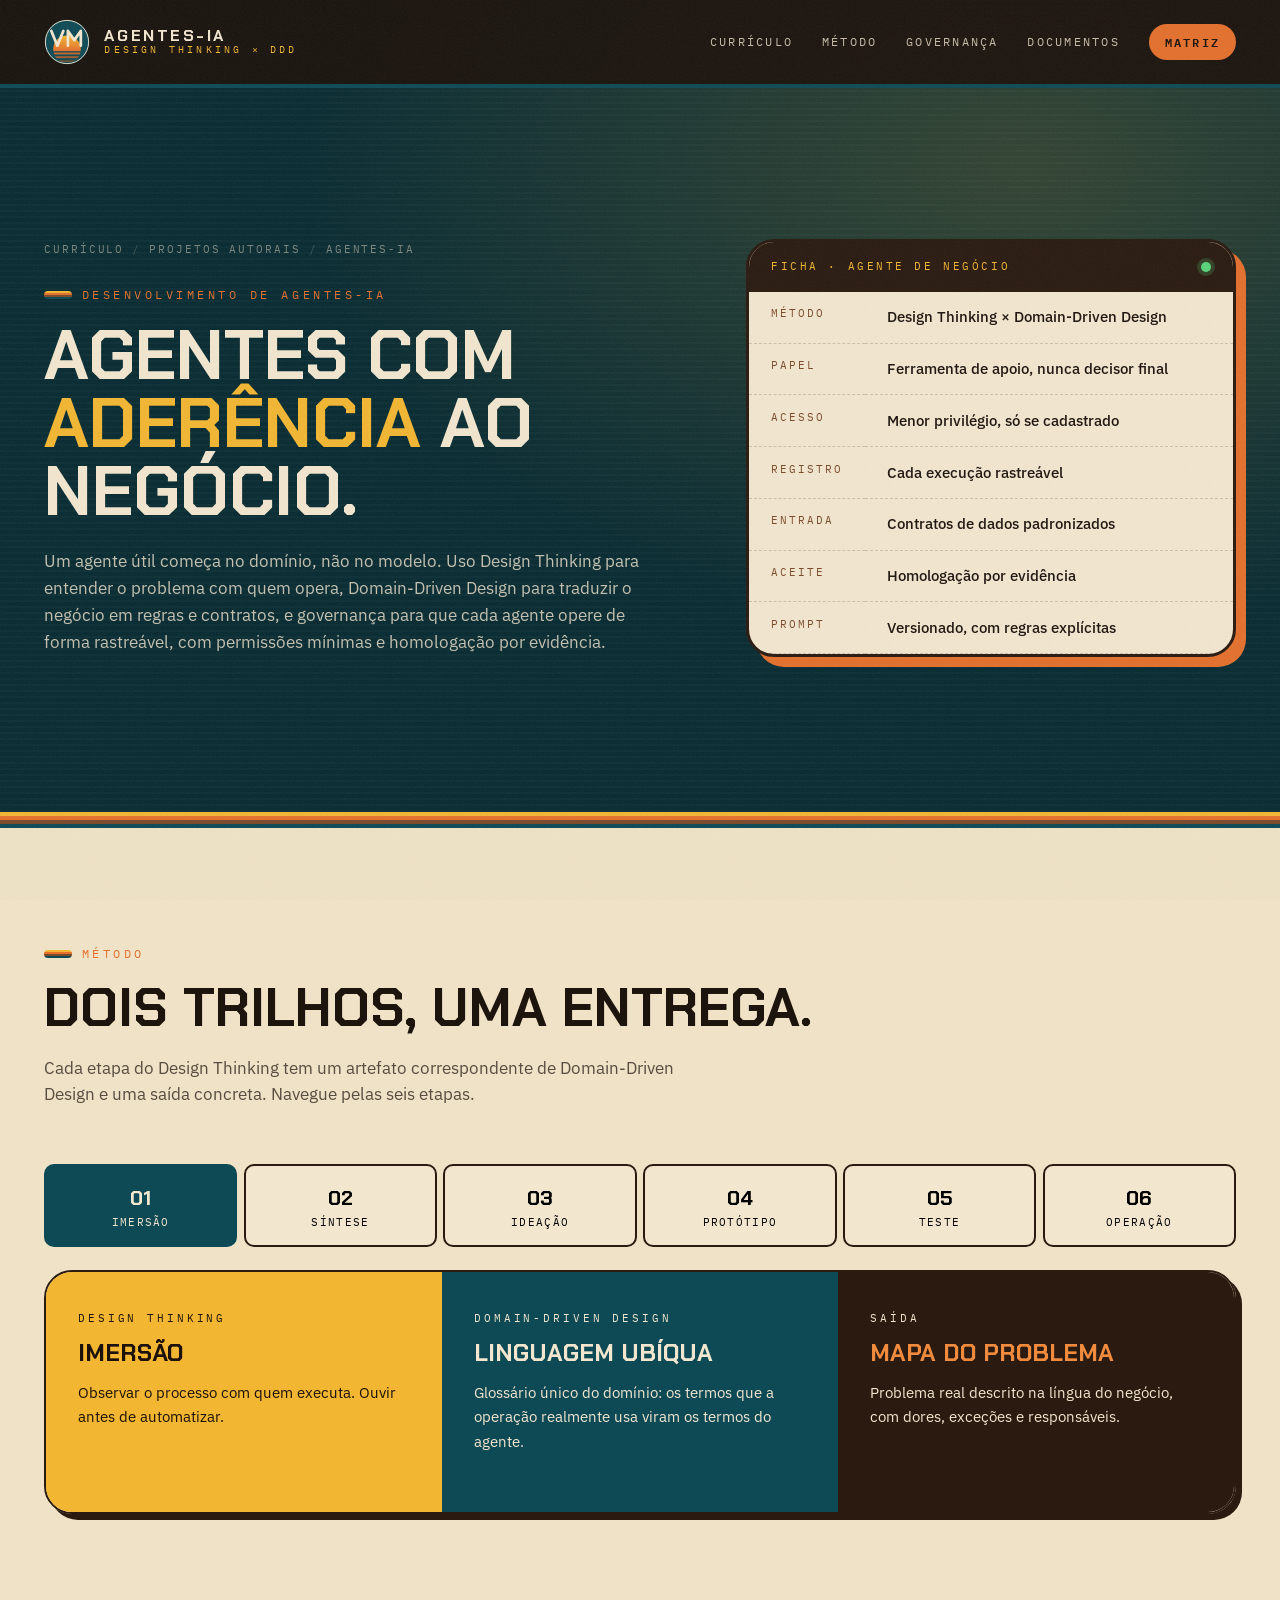
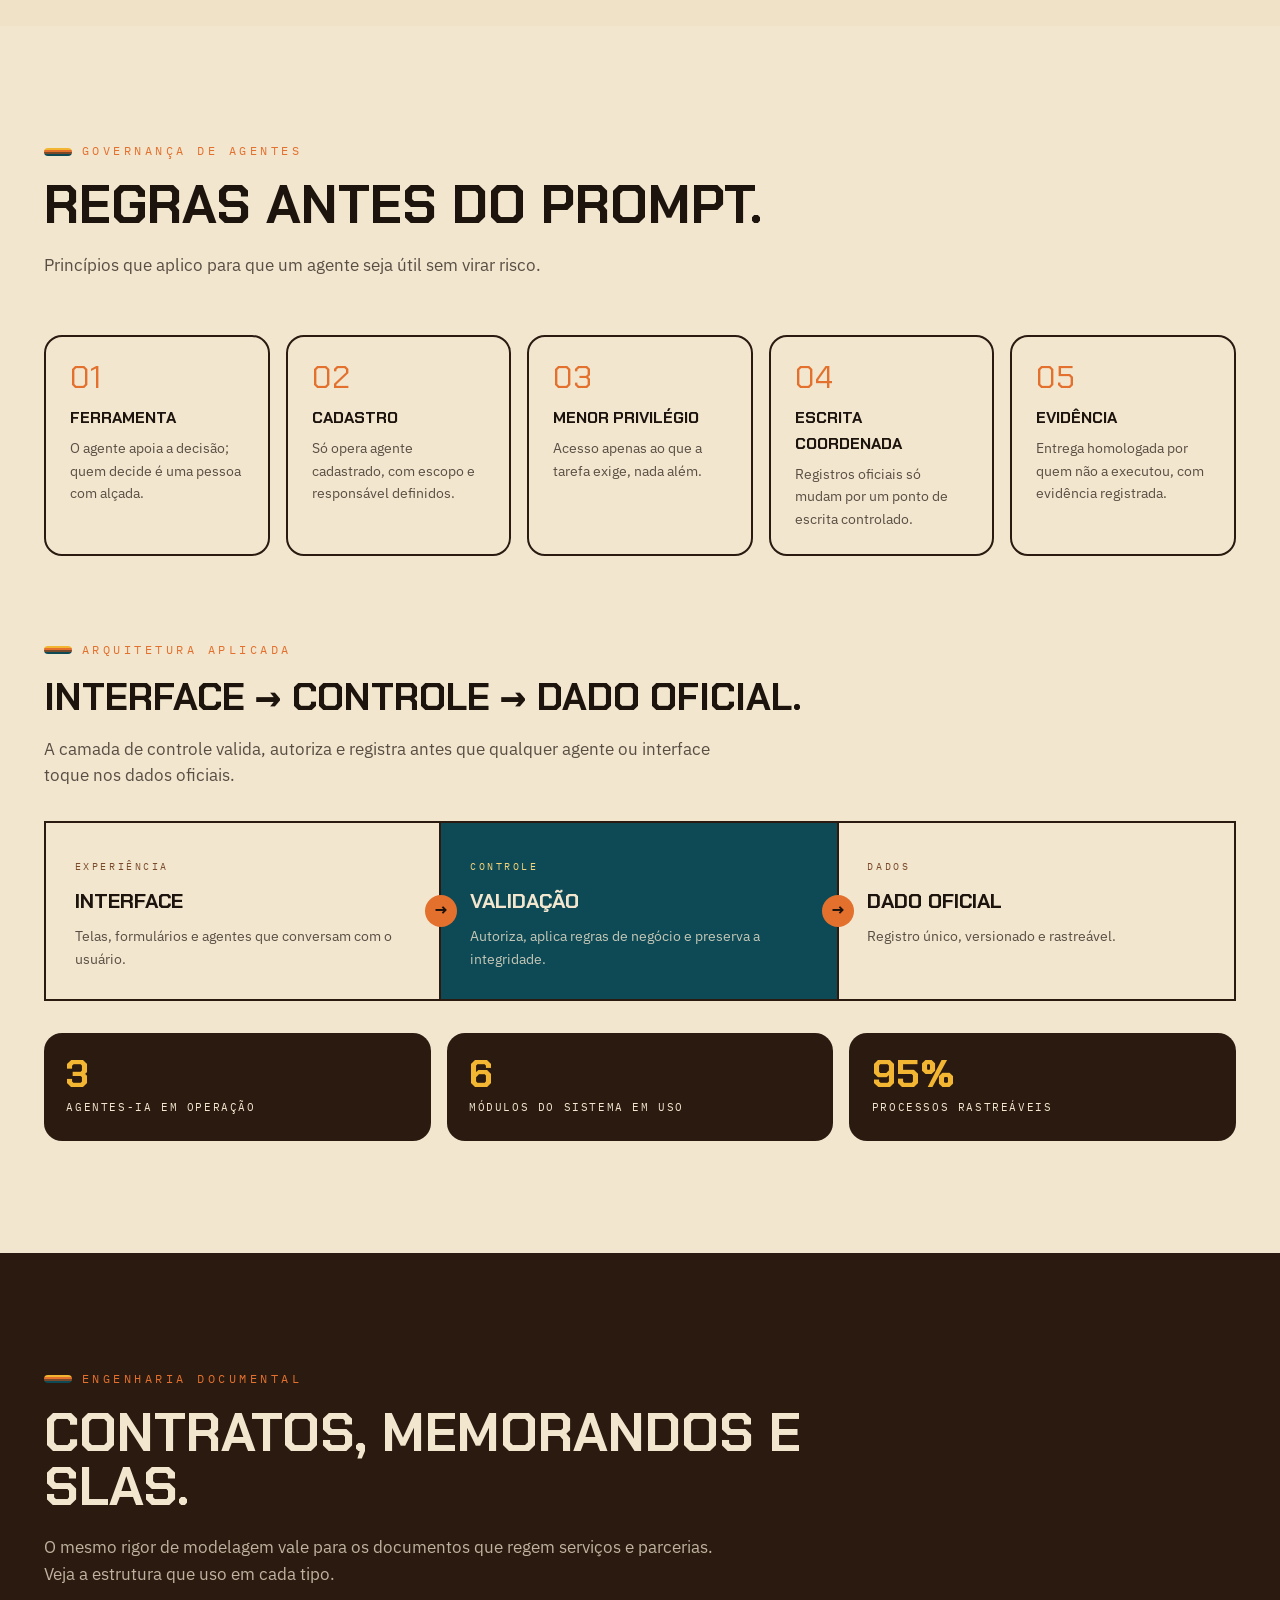
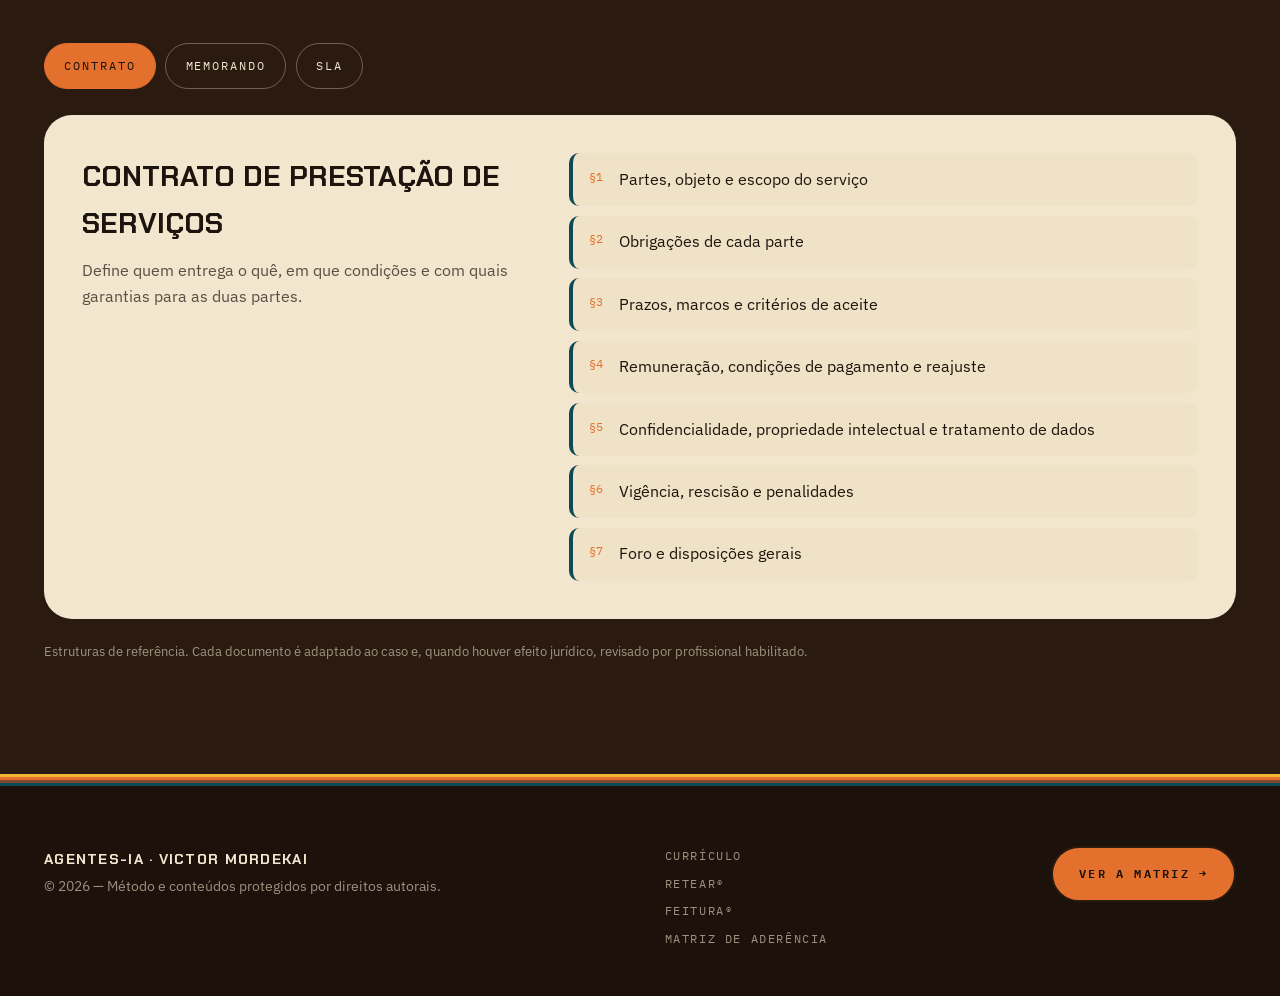
==== commit 432f9dc5: "logos e fontes" ====
--- a/pages/agentes-ia.html
+++ b/pages/agentes-ia.html
@@ -20,6 +20,7 @@
 
   <!-- Núcleo -->
   <link rel="stylesheet" href="../css/core/variables.css">
+  <link rel="stylesheet" href="../css/core/fonts.css">
   <link rel="stylesheet" href="../css/core/base.css">
   <link rel="stylesheet" href="../css/core/navigation.css">
   <link rel="stylesheet" href="../css/core/components.css">
--- a/css/core/fonts.css
+++ b/css/core/fonts.css
@@ -0,0 +1,32 @@
+/* =========================================================
+   fonts.css — fontes identitárias das marcas
+   Uso exclusivo em wordmarks (nome da marca), nunca no corpo.
+   · VMORDEKAI-ID → assets/fonts/vmordekai.otf
+   · FEITURA-ID   → assets/fonts/feitura.otf
+========================================================= */
+
+@font-face{
+  font-family:"VMORDEKAI-ID";
+  src:url("../../assets/fonts/vmordekai.otf") format("opentype");
+  font-display:swap;
+}
+
+@font-face{
+  font-family:"FEITURA-ID";
+  src:url("../../assets/fonts/feitura.otf") format("opentype");
+  font-display:swap;
+}
+
+.wm-vmordekai{
+  font-family:"VMORDEKAI-ID", var(--font-display) !important;
+  text-transform:none !important;
+  font-weight:400 !important;
+  letter-spacing:.02em !important;
+}
+
+.wm-feitura{
+  font-family:"FEITURA-ID", "Libre Baskerville", Georgia, serif !important;
+  text-transform:none !important;
+  font-weight:400 !important;
+  letter-spacing:.02em !important;
+}
